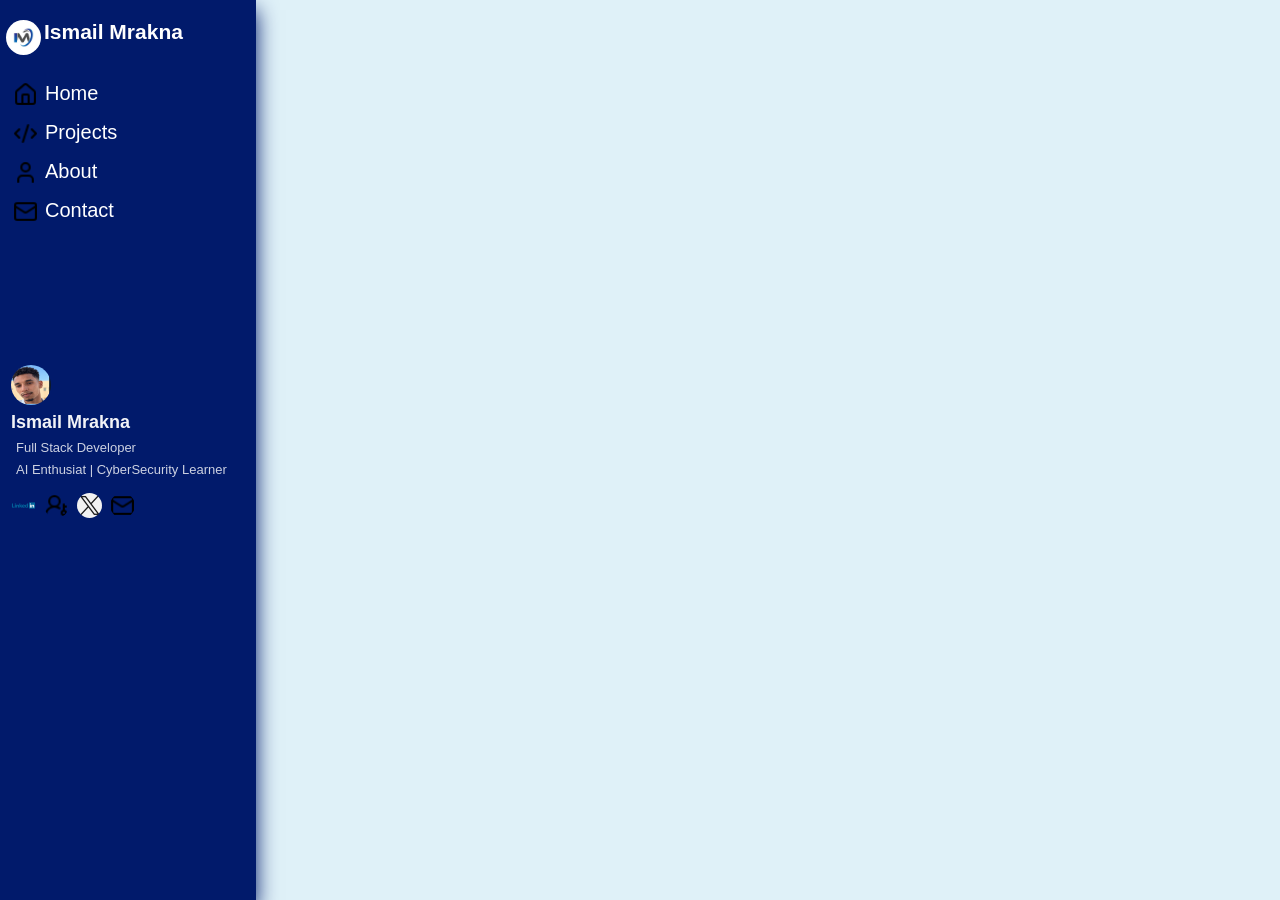
==== about.html @ 87351be1 "Add navigator to other pages" ====
<!DOCTYPE html>
<html lang="en">
    <head>
        <meta charset="UTF-8">
        <meta name="viewport" content="width=device-width , initial-scale=1.0">
        <link rel="stylesheet" href="style.css">
        <title>Ismail Mrakna - portfolio</title>
    </head>
     <body>
        <header>
            <nav class="navigator">
                <div class="nav-first">
                    <div class="nav-logo">
                        <img class="logo" src="./images/imlogo.jpg" alt="Logo of site im" width="35px" height="35px"/>
                        <h1>Ismail Mrakna</h1>
                    </div>
                    <div class="nav_bar">
                        <a href="index.html"><img class="icon-nav" src="./images/house.png" alt="icon-nav house" width="25px" height="25px"/>Home</a>
                        <a href="projects.html" ><img class="icon-nav" src="./images/code-xml.png" alt="icon-nav code projects" width="25px" height="25px"/>Projects</a>
                        <a href="about.html" ><img class="icon-nav" src="./images/user.png" alt="icon-nav person" width="25px" height="25px"/>About</a>
                        <a href="contact.html" ><img class="icon-nav" src="./images/mail.png" alt="icon-nav email" width="25px" height="25px"/>Contact</a>
                    </div>
                </div>
                <div class="nav-foot">
                    <img src="./images/profilelog.png" alt=" image profile Ismail" width="40px" height="40px">
                    <h2>Ismail Mrakna</h2>
                    <p>Full Stack Developer</p>
                    <p>AI Enthusiat | CyberSecurity Learner</p>
                    <div class="nav-link">
                        <a href="https://linkedin.com" target="_blank"><img  src="./images/logo-linkedin-bleu.png" alt="icon-link linkedin" width="25px" height="25px"/></a>
                        <a href="https://github.com" target="_blank"><img  src="./images/user-round-key.png" alt="icon-link github" width="25px" height="25px"></a>
                        <a href="ihttps://x.com" target="_blank"><img  src="./images/x-twitter-logo.png" alt="icon-link x twitter" width="25px" height="25px"/></a>
                        <a href="mraknaismail448@gmail.com" target="_blank"><img  src="./images/mail.png" alt="icon-link email" width="25px" height="25px"/></a>
                    </div>
                </div>
            </nav>
        </header>
    </body>
</html>
---- style.css ----
* {
 margin: 0;
 padding: 0;
 box-sizing: border-box;
}
body {
    background: rgb(223, 241, 248);
    font-family: sans-serif,Arial, Helvetica, sans-serif;
}
a {
    text-decoration: none;
}
/* styling navigateur */ 
.navigator{
    display: flex;
    flex-direction: column;
    justify-content: center;
    justify-content: flex-start;
    color: white;
    width: 20vw;
    height: 100vh;
    padding: 20px 6px;
    gap: 40px;
    box-shadow: 0 10px 20px rgb(1, 26, 107);
    background-color: rgb(1, 26, 107);
}
.nav-first{
    display: flex;
    flex-direction: column;
    justify-content: center;
    gap: 20px;
    margin-bottom: 30%;
}
.nav_bar{
    display: flex;
    flex-direction: column;
    justify-content: center;
}
.nav_bar a{
    font-size: 20px;
    color:white;
    padding: 7px;
    border-radius:4px ;
    display: flex;
    gap: 7px;
}
.nav_bar a:hover{
    background-color: rgb(156, 156, 250);
}
.nav_bar a:active{
    background-color: rgb(83, 83, 173);
}
.nav-logo{
    display: flex;
    gap: 3px;
    font-size: 14px;
    font-weight: 200;
}
.nav-logo img{
    border-radius: 50%;
}
.nav-foot{
    width: 100%;
    display: flex;
    margin-top: 16px;
    flex-direction: column;
    padding: 5px;
    justify-content: flex-end;
    gap: 7px;
}
.nav-foot p{
    opacity: 0.8;
    font-size: 13px;
    margin-left: 5px;
}

.nav-foot img{
    border-radius: 50%;
}
.nav-foot h2{
    opacity: 0.95;
    font-size: 18px;
}
.nav-foot .nav-link{
    margin-top: 9px;
    display: flex;
    flex-wrap: wrap;
    gap :8px;
}
.nav-foot .nav-link a img{
    width: 25px;
    height: 25px;
}
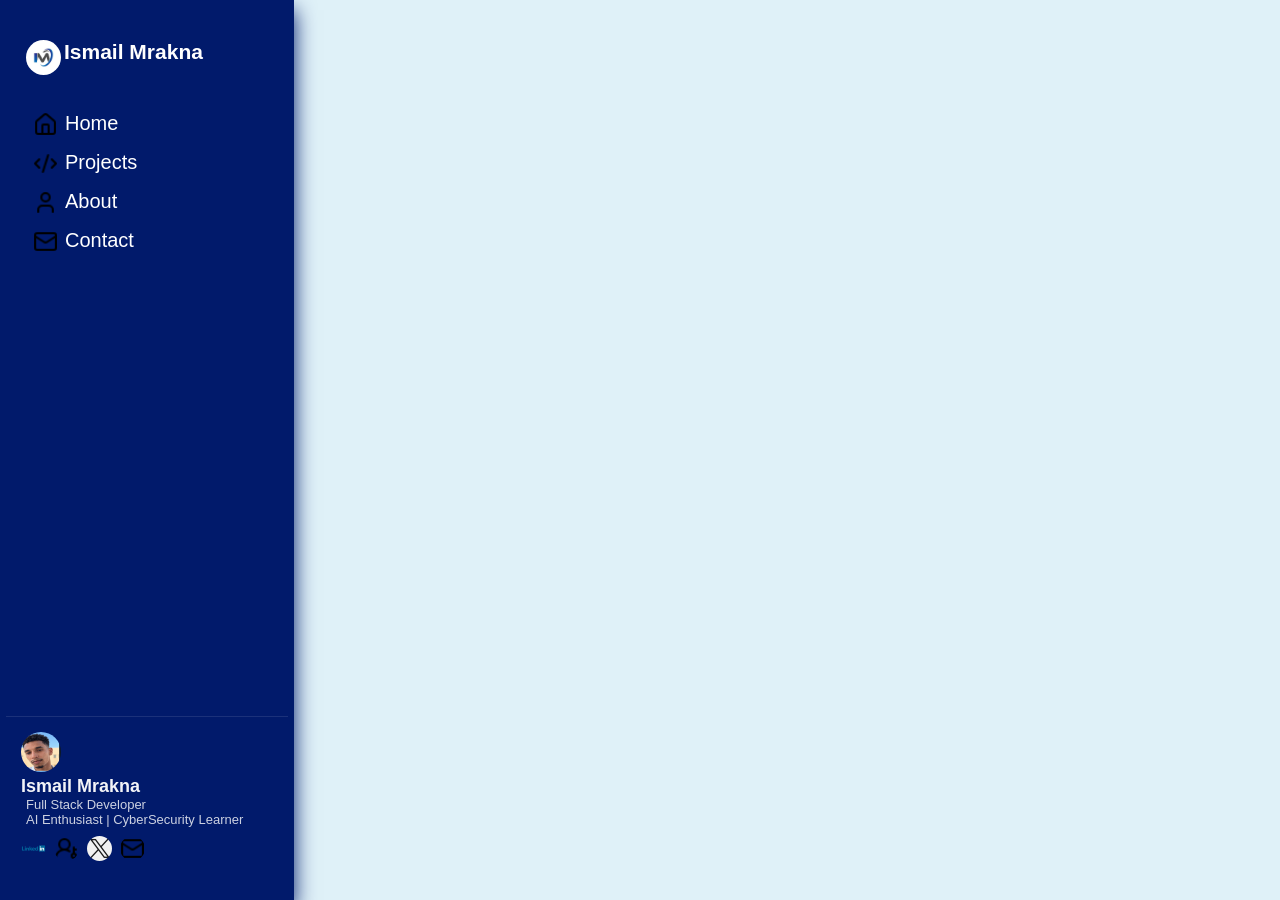
==== commit db95b364: "update some tag add tag" ====
--- a/about.html
+++ b/about.html
@@ -8,7 +8,7 @@
     </head>
      <body>
         <header>
-            <nav class="navigator">
+            <aside class="navigator">
                 <div class="nav-first">
                     <div class="nav-logo">
                         <img class="logo" src="./images/imlogo.jpg" alt="Logo of site im" width="35px" height="35px"/>
@@ -25,7 +25,7 @@
                     <img src="./images/profilelog.png" alt=" image profile Ismail" width="40px" height="40px">
                     <h2>Ismail Mrakna</h2>
                     <p>Full Stack Developer</p>
-                    <p>AI Enthusiat | CyberSecurity Learner</p>
+                    <p>AI Enthusiast | CyberSecurity Learner</p>
                     <div class="nav-link">
                         <a href="https://linkedin.com" target="_blank"><img  src="./images/logo-linkedin-bleu.png" alt="icon-link linkedin" width="25px" height="25px"/></a>
                         <a href="https://github.com" target="_blank"><img  src="./images/user-round-key.png" alt="icon-link github" width="25px" height="25px"></a>
@@ -33,7 +33,7 @@
                         <a href="mraknaismail448@gmail.com" target="_blank"><img  src="./images/mail.png" alt="icon-link email" width="25px" height="25px"/></a>
                     </div>
                 </div>
-            </nav>
+            </aside>
         </header>
     </body>
 </html> 
--- a/style.css
+++ b/style.css
@@ -4,6 +4,8 @@
  box-sizing: border-box;
 }
 body {
+    display: flex;
+    min-height: 100vh;
     background: rgb(223, 241, 248);
     font-family: sans-serif,Arial, Helvetica, sans-serif;
 }
@@ -11,27 +13,30 @@
     text-decoration: none;
 }
 /* styling navigateur */ 
+.header{
+    display: flex;
+    flex: 1;
+    min-height: 100vh;
+}
 .navigator{
-    display: flex;
-    flex-direction: column;
-    justify-content: center;
-    justify-content: flex-start;
+    
+    display: flex;
+    flex-direction: column;
     color: white;
-    width: 20vw;
-    height: 100vh;
+    width: 23vw;
+    min-height: 100%;
     padding: 20px 6px;
+    margin-right: 20px;
     gap: 40px;
     box-shadow: 0 10px 20px rgb(1, 26, 107);
     background-color: rgb(1, 26, 107);
 }
 .nav-first{
-    display: flex;
-    flex-direction: column;
-    justify-content: center;
-    gap: 20px;
-    margin-bottom: 30%;
+    flex: 1;
+    padding: 20px;
 }
 .nav_bar{
+    margin-top: 30px;
     display: flex;
     flex-direction: column;
     justify-content: center;
@@ -60,12 +65,10 @@
     border-radius: 50%;
 }
 .nav-foot{
+    border-top: 1px solid rgba(255, 255, 255, 0.1);
     width: 100%;
-    display: flex;
-    margin-top: 16px;
-    flex-direction: column;
-    padding: 5px;
-    justify-content: flex-end;
+    margin-top: auto;
+    padding: 15px;
     gap: 7px;
 }
 .nav-foot p{
@@ -91,4 +94,169 @@
     width: 25px;
     height: 25px;
 }
-
+main {
+    display: flex;
+    flex:1;
+    min-height: 100vh;
+}
+.content{
+    min-width:60vw;
+    padding:30px;
+    display: flex;
+    flex-direction: column;
+    border: 1px solid rgb(140, 195, 218);
+    border-radius: 9px;
+    margin: 20px 15px;
+}
+.presentation{
+    display: flex;
+    justify-content: center;
+    gap: 20px;
+
+    padding: 5px;
+    border-radius: 9px;
+}
+.profile-text{
+    text-shadow: 0px 1px 1px;
+    flex: 2;
+    display: flex;
+    gap: 10px;
+    flex-direction: column;
+    padding: 10px;
+}
+.profile-img img{
+    margin-right: auto;
+    width: 250px;
+    border-radius: 20%;
+    flex: 1;
+}
+.profile-text h1{
+    font-weight: 800;
+    font-size: 30px;
+}
+.profile-text h1 span{
+    color: blue;
+}
+.profile-text p {
+    margin-top: 4px;
+    margin-left: 10px;
+    font-size: 18px;
+    opacity: 0.8;
+}
+.btn-project {
+    margin-top: 16px;
+    margin-right: 10px;
+    padding: 20px;
+    color:white;
+    border:1px solid blue;
+    font-weight: 600;
+    font-size: 20px;
+    border-radius: 20px;
+    background-color: rgb(14, 96, 247);
+    cursor: pointer;
+}
+.btn-contact {
+    padding: 20px;
+    color:black;
+    font-size: 20px;
+    border:1px solid blue;
+    font-weight: 600;
+    border-radius: 20px;
+    background-color: white;
+    cursor: pointer;
+}
+.profile-career{
+    display: flex;
+    gap :19px;
+    margin: 40px 10px;
+}
+.profile-career .career{
+    font-size: 18px;
+    text-align: center;
+    border-right: 1px solid grey;
+    padding: 7px;
+    background-color: aliceblue;
+    border-radius: 7px;
+}
+.profile-career .career img{
+    width: 35px;
+    height: 35px;
+}
+.tech-stack{
+    margin-top: 10px;
+    display: flex;
+    gap: 12px;
+}
+.tech-stack .stack{
+    text-align: center;
+    border-right: 1px solid grey;
+    padding: 5px;
+    background-color: aliceblue;
+    border-radius:7px;
+    
+}
+.tech-stack .stack img{
+    width: 35px;
+    height: 35px;
+    
+}
+/* Projects */
+.projects-head h3{
+   color: rgb(0, 97, 224);
+   font-weight: 300;
+   margin-top: 20px;
+   margin-left: 20px;
+}
+.projects-head h1{
+    margin: 10px 5px;
+   font-weight: 600;
+   font-size: 50px;
+
+}
+.projects-head h1 span{
+   color: blue;
+
+}
+.projects-head p{
+    font-size: 20px;
+    color: rgb(95, 94, 94);
+    margin: 20px 20px;
+
+}
+.projects-exemples{
+    display: flex;
+    flex-wrap: wrap;
+    gap: 10px;
+}
+.article-project{
+    border: 1px solid blanchedalmond;
+    border-radius: 10px;
+    padding: 10px;
+    background-color: aliceblue;
+    text-align: center;
+}
+.article-project img{
+    width: 100%;
+    height: 150px;
+    border-radius: 7px;
+    margin-bottom: 5px;
+}
+.article-project h2{
+    font-size: 20px;
+    margin-bottom: 10px;
+}
+.article-project .tech-use{
+    display: flex;
+    gap: 10px;
+    justify-content: center;
+}
+.article-project .tech-use p{
+    padding: 10px;
+    font-size: 16px;
+    font-weight: 600;
+    border-radius: 10px;
+    background-color: rgb(245, 245, 228);
+    border: 1px solid yellow;
+}
+
+
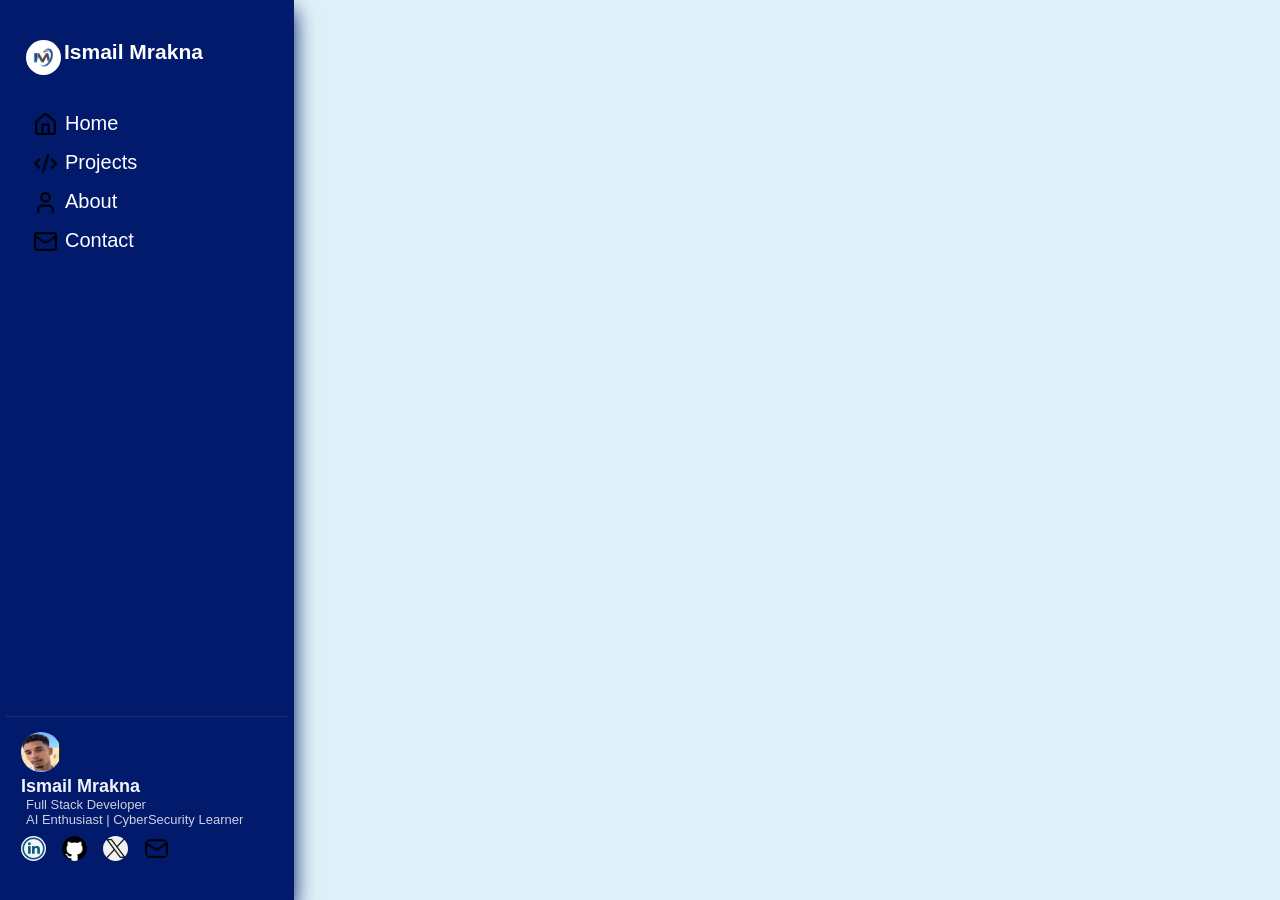
==== commit ed7bf680: "update files and add images" ====
--- a/about.html
+++ b/about.html
@@ -27,9 +27,9 @@
                     <p>Full Stack Developer</p>
                     <p>AI Enthusiast | CyberSecurity Learner</p>
                     <div class="nav-link">
-                        <a href="https://linkedin.com" target="_blank"><img  src="./images/logo-linkedin-bleu.png" alt="icon-link linkedin" width="25px" height="25px"/></a>
-                        <a href="https://github.com" target="_blank"><img  src="./images/user-round-key.png" alt="icon-link github" width="25px" height="25px"></a>
-                        <a href="ihttps://x.com" target="_blank"><img  src="./images/x-twitter-logo.png" alt="icon-link x twitter" width="25px" height="25px"/></a>
+                        <a href="https://linkedin.com/in/ismailmrakna" target="_blank"><img  src="./images/linkedinblue2.png" alt="icon-link linkedin" width="25px" height="25px"/></a>
+                        <a href="https://github.com/ismailmrakna-dev" target="_blank"><img  src="./images/githublogoo.webp" alt="icon-link github" width="25px" height="25px"></a>
+                        <a href="ihttps://x.com/ismailmrakna" target="_blank"><img  src="./images/x-twitter-logo.png" alt="icon-link x twitter" width="25px" height="25px"/></a>
                         <a href="mraknaismail448@gmail.com" target="_blank"><img  src="./images/mail.png" alt="icon-link email" width="25px" height="25px"/></a>
                     </div>
                 </div>
--- a/style.css
+++ b/style.css
@@ -88,7 +88,7 @@
     margin-top: 9px;
     display: flex;
     flex-wrap: wrap;
-    gap :8px;
+    gap :16px;
 }
 .nav-foot .nav-link a img{
     width: 25px;
@@ -255,8 +255,95 @@
     font-size: 16px;
     font-weight: 600;
     border-radius: 10px;
-    background-color: rgb(245, 245, 228);
-    border: 1px solid yellow;
-}
-
-
+    color: rgb(8, 101, 189);
+    background-color: rgb(184, 242, 250);
+    border: 1px solid rgb(17, 218, 233);
+}
+/*-- contact page -- */
+/*1.formulaire */
+
+.content.contact{
+    display: flex;
+    flex-direction: row;
+    gap: 20px;
+    padding: 10px;
+}
+.send-message{
+    background: url("./images/pcback.jpg");
+    color: rgb(94, 225, 235);
+    border: 1px solid skyblue;
+    padding: 30px;
+    box-shadow: 0 0 4px blue;
+    margin: auto 20px;
+    border-radius: 9px;
+}
+.formulaire{
+    width: 20vw;
+    display: flex;
+    flex-direction: column;
+    justify-content: center;
+    gap: 15px;
+    align-items: center;
+}
+.formulaire input,textarea, select , button{
+    border-radius: 9px;
+    padding: 5px;
+    background-color: rgb(248, 248, 232);
+    width: 100%;
+}
+.formulaire button{
+    color: aliceblue;
+    font-weight: 600;
+    background-color: rgb(28, 128, 241);
+}
+.formulaire h2{
+    font-size: 20px;
+    font-weight: 600;
+    color: rgb(0, 140, 255);
+}
+/*2. contact reseaux */
+.reseaux-social{
+    margin-left: 10px;
+}
+.reseaux-social h3{
+    color: blue;
+    font-size: 11px;
+    font-weight: 800;
+    margin-left: 15px;
+    margin-top: 15px;
+    margin-bottom: 10px;
+}
+.reseaux-social h1{
+    font-weight: 800;
+}
+.reseaux-social h1 span{
+    color: blue;
+    font-size: 40px;
+}
+.reseaux-social p {
+    margin: 20px;
+    color: gray;
+    font-size: 20px;
+}
+.contact-me{
+    display: flex;
+    gap: 10px;
+    align-items: center;
+    border-bottom:1px solid skyblue;
+}
+.contact-me h3{
+    font-size: 15px;
+}
+.contact-me p{
+    font-size: 18px;
+}
+.contact-me img{
+    background-color:rgb(191, 230, 248);
+    border-radius: 20px;
+    
+}
+.reseaux-link{
+    margin: 20px 20px;
+    display: flex;
+    gap: 20px;
+}
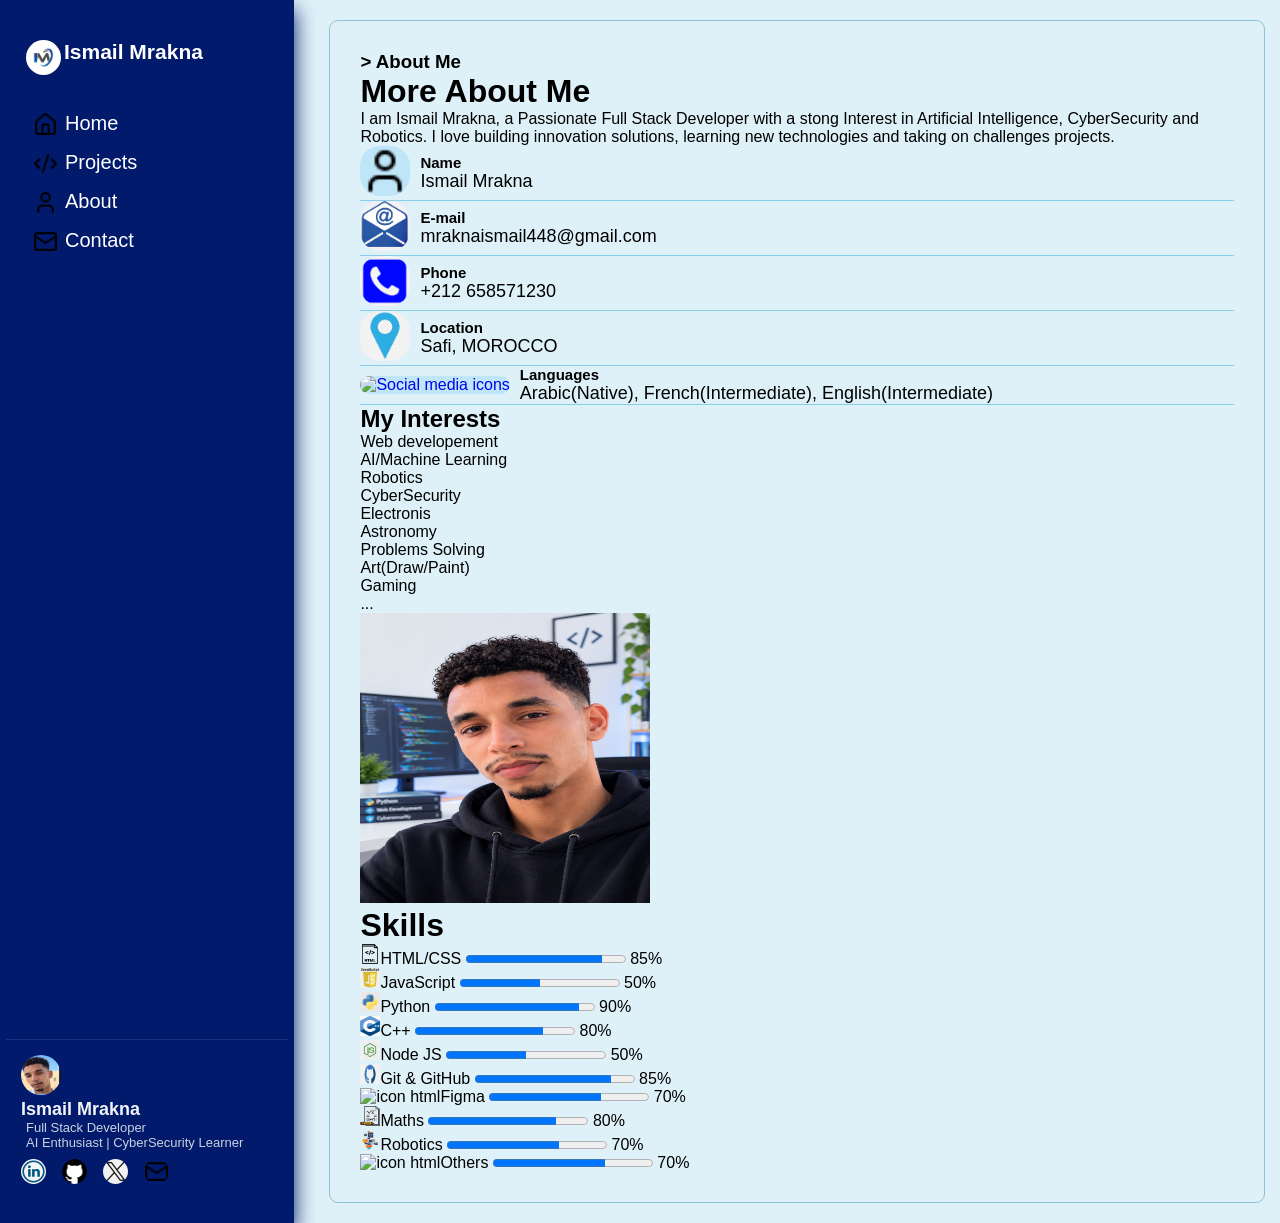
==== commit cedd9c33: "add content to about page and styling" ====
--- a/about.html
+++ b/about.html
@@ -17,7 +17,7 @@
                     <div class="nav_bar">
                         <a href="index.html"><img class="icon-nav" src="./images/house.png" alt="icon-nav house" width="25px" height="25px"/>Home</a>
                         <a href="projects.html" ><img class="icon-nav" src="./images/code-xml.png" alt="icon-nav code projects" width="25px" height="25px"/>Projects</a>
-                        <a href="about.html" ><img class="icon-nav" src="./images/user.png" alt="icon-nav person" width="25px" height="25px"/>About</a>
+                        <a href="about.html" class="active"><img class="icon-nav" src="./images/user.png" alt="icon-nav person" width="25px" height="25px"/>About</a>
                         <a href="contact.html" ><img class="icon-nav" src="./images/mail.png" alt="icon-nav email" width="25px" height="25px"/>Contact</a>
                     </div>
                 </div>
@@ -35,5 +35,128 @@
                 </div>
             </aside>
         </header>
+        <main>
+            <div class="content about">
+                <div class="about-me">
+                    <h3>> About Me</h3>
+                    <h1>More About <span>Me</span></h1>
+                    <p>I am Ismail Mrakna, a Passionate Full Stack Developer
+                        with a stong Interest in Artificial Intelligence, CyberSecurity
+                        and Robotics. I love building innovation solutions, learning new technologies
+                        and taking on challenges projects.
+                    </p>
+                    <div class="contact-me">
+                        <a  href="#" target="_blank"><img  src="images/user.png" alt="Social media icons" width="50" height="50"></a>
+                        <div>
+                            <h3>Name</h3>
+                            <p>Ismail Mrakna</p>
+                        </div>
+                    </div> 
+                    <div class="contact-me">
+                        <a  href="mraknaismail448@gmail.com" target="_blank"><img  src="images/mail2b.webp" alt="Social media icons" width="50" height="50"></a>
+                        <div>
+                            <h3>E-mail</h3>
+                            <p>mraknaismail448@gmail.com</p>
+                        </div>
+                            
+                    </div>      
+                    <div class="contact-me">
+                        <a  href="+212 658571230" target="_blank"><img src="images/phoneblue.png" alt="Social media icons" width="50" height="50"></a>
+                        <div>
+                            <h3>Phone</h3>
+                            <p>+212 658571230</p>
+                        </div>
+                    </div>  
+                    <div class="contact-me">
+                        <a  href="#" target="_blank"><img  src="images/locationblue.webp" alt="Social media icons" width="50" height="50"></a>
+                        <div>
+                            <h3>Location</h3>
+                            <p>Safi, MOROCCO</p>
+                        </div>
+                    </div> 
+                    <div class="contact-me">
+                        <a  href="#" target="_blank"><img  src="images/languages.png" alt="Social media icons" width="50" height="50"></a>
+                        <div>
+                            <h3>Languages</h3>
+                            <p>Arabic(Native), French(Intermediate), English(Intermediate)</p>
+                        </div>
+                    </div> 
+                    <h2>My Interests</h2>
+                    <div class="interest">
+                        <p>Web developement</p>
+                        <p>AI/Machine Learning</p>
+                        <p>Robotics</p>
+                        <p>CyberSecurity</p>
+                        <p>Electronis</p>
+                        <p>Astronomy</p>
+                        <p>Problems Solving</p>
+                        <p>Art(Draw/Paint)</p>
+                        <p>Gaming</p>
+                        <p>...</p>
+                    </div>
+
+                </div>
+                <div class="about-skill">
+                    <img src="./images/profilelight.png" alt="profile ismailmrakna" width="290px" height="290px">
+                    <div class="about-skills">
+                        <h1>Skills</h1>
+                        <div class="skills">
+                            <div class="skill">
+                                <label for="html"><img src="./images/html.png" alt="icon html" width="20px" height="20px">HTML/CSS</label>
+                                <progress  id="html" value="85" max="100"></progress>
+                                <span>85%</span>
+                            </div>
+                            <div class="skill">
+                                <label for="js"><img src="./images/javascriptlogo.jpg" alt="icon html" width="20px" height="20px">JavaScript</label>
+                                <progress id="js" value="50" max="100"></progress>
+                                <span>50%</span>
+                            </div>
+                            <div class="skill">
+                                <label for="py"><img src="./images/Python-logo.webp" alt="icon html" width="20px" height="20px">Python</label>
+                                <progress id="py" value="90" max="100"></progress>
+                                <span>90%</span>
+                            </div>
+                            <div class="skill">
+                                <label for="cpp"><img src="./images/cpp.png" alt="icon html" width="20px" height="20px">C++</label>
+                                <progress id="cpp" value="80" max="100"></progress>
+                                <span>80%</span>
+                            </div>
+                            <div class="skill">
+                                <label for="node"><img src="./images/nodejslogo.jpg" alt="icon html" width="20px" height="20px">Node JS</label>
+                                <progress id="node" value="50" max="100"></progress>
+                                <span>50%</span>
+                            </div>
+                            <div class="skill">
+                                <label for="github"><img src="./images/githubblue2.png" alt="icon html" width="20px" height="20px">Git & GitHub</label>
+                                <progress id="github" value="85" max="100"></progress>
+                                <span>85%</span>
+                            </div>
+                            <div class="skill">
+                                <label for="figma"><img src="./images/figma.avif" alt="icon html" width="20px" height="20px">Figma</label>
+                                <progress id="figma" value="70" max="100"></progress>
+                                <span>70%</span>
+                            </div>
+                            <div class="skill">
+                                <label for="maths"><img src="./images/maths.png" alt="icon html" width="20px" height="20px">Maths</label>
+                                <progress id="maths" value="80" max="100"></progress>
+                                <span>80%</span>
+                            </div>
+                            <div class="skill">
+                                <label for="robotics"><img src="./images/robotics.png" alt="icon html" width="20px" height="20px">Robotics</label>
+                                <progress id="robotics" value="70" max="100"></progress>
+                                <span>70%</span>
+                            </div>
+                            <div class="skill">
+                                <label for="other"><img src="./images/others.png" alt="icon html" width="20px" height="20px">Others</label>
+                                <progress id="other" value="70" max="100"></progress>
+                                <span>70%</span>
+                            </div>
+                        </div>
+                    </div>
+
+                </div>
+            </div>
+            
+        </main>
     </body>
 </html> 
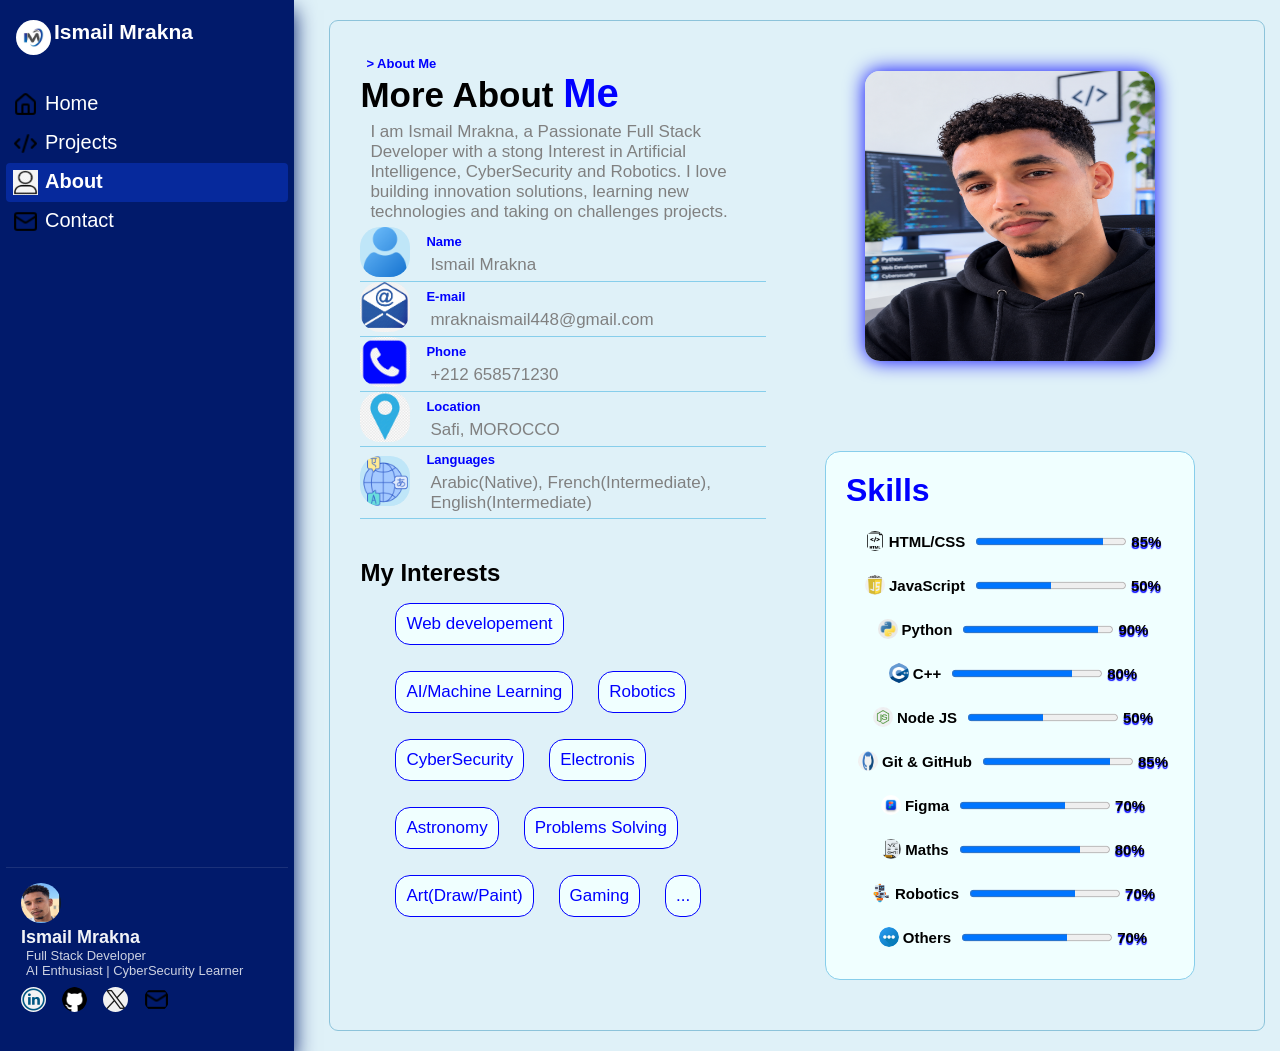
==== commit 90349be7: "update modify" ====
--- a/about.html
+++ b/about.html
@@ -17,7 +17,7 @@
                     <div class="nav_bar">
                         <a href="index.html"><img class="icon-nav" src="./images/house.png" alt="icon-nav house" width="25px" height="25px"/>Home</a>
                         <a href="projects.html" ><img class="icon-nav" src="./images/code-xml.png" alt="icon-nav code projects" width="25px" height="25px"/>Projects</a>
-                        <a href="about.html" class="active"><img class="icon-nav" src="./images/user.png" alt="icon-nav person" width="25px" height="25px"/>About</a>
+                        <a href="about.html" class="active"><img class="icon-nav" src="./images/userh.jpg" alt="icon-nav person" width="25px" height="25px"/>About</a>
                         <a href="contact.html" ><img class="icon-nav" src="./images/mail.png" alt="icon-nav email" width="25px" height="25px"/>Contact</a>
                     </div>
                 </div>
--- a/style.css
+++ b/style.css
@@ -12,6 +12,10 @@
 a {
     text-decoration: none;
 }
+span{
+    text-shadow: 0 2px 1px blue;
+}
+
 /* styling navigateur */ 
 .header{
     display: flex;
@@ -33,7 +37,6 @@
 }
 .nav-first{
     flex: 1;
-    padding: 20px;
 }
 .nav_bar{
     margin-top: 30px;
@@ -42,6 +45,8 @@
     justify-content: center;
 }
 .nav_bar a{
+    margin: 0 0;
+    width: 100%;
     font-size: 20px;
     color:white;
     padding: 7px;
@@ -50,12 +55,20 @@
     gap: 7px;
 }
 .nav_bar a:hover{
-    background-color: rgb(156, 156, 250);
-}
-.nav_bar a:active{
-    background-color: rgb(83, 83, 173);
+    width: 100%;
+    background-color:  rgb(9, 56, 211);
+}
+.nav_bar a.active{
+    width: 100%;
+    font-weight: 600;
+    background-color:  rgb(6, 41, 156);
+}
+.nav_bar a.active:hover{
+    width: 100%;
+    background-color: rgb(14, 52, 179);
 }
 .nav-logo{
+    margin-left: 10px;
     display: flex;
     gap: 3px;
     font-size: 14px;
@@ -128,6 +141,7 @@
     margin-right: auto;
     width: 250px;
     border-radius: 20%;
+    box-shadow: 0 0 30px blue;
     flex: 1;
 }
 .profile-text h1{
@@ -144,6 +158,7 @@
     opacity: 0.8;
 }
 .btn-project {
+    width: 60%;
     margin-top: 16px;
     margin-right: 10px;
     padding: 20px;
@@ -157,6 +172,8 @@
 }
 .btn-contact {
     padding: 20px;
+    width: 35%;
+    margin-top: 16px;
     color:black;
     font-size: 20px;
     border:1px solid blue;
@@ -346,4 +363,96 @@
     margin: 20px 20px;
     display: flex;
     gap: 20px;
+}
+/* About */
+.content.about{
+    display: flex;
+    flex-direction: row;
+    gap: 20px;
+}
+.about-me h3{
+    margin-top: 5px;
+    margin-left: 6px;
+    color: blue;
+    font-size: 13px;
+    font-weight: 600;
+}
+.about-me h1{
+    font-size: 35px;
+    font-weight: 800;
+}
+.about-me h1 span{
+    text-shadow: none;
+    font-size: 40px;
+    font-weight: 800;
+    color: blue;
+}
+.about-me p{
+    color: gray;
+    font-size: 17px;
+    margin-left: 10px;
+    margin-top: 6px;
+    margin-bottom: 5px;
+}
+.about-me h2{
+    margin-top: 40px;
+}
+.about-me .interest{
+    padding: 10px;
+    margin-left: 15px;
+    display: flex;
+    flex-wrap: wrap;
+    gap: 15px;
+}
+.about-me .interest p{
+    color: blue;
+    background-color: azure;
+    border: 1.5px solid blue;
+    border-radius: 15px;
+    padding: 10px;
+}
+.about-skill{
+    min-width: 35vw;
+    padding: 20px;
+    display: flex;
+    flex-direction: column;
+    justify-content: center;
+    align-items: center;
+    gap: 20px;
+}
+.about-skill img{
+    border-radius: 15px;
+    box-shadow: 0 0 20px blue;
+}
+.about-skills {
+    border: 1px solid skyblue;
+    background-color: azure;
+    padding: 20px;
+    margin-top: 70px;
+    border-radius: 15px;
+}
+.about-skills img{
+    box-shadow: none;
+}
+.about-skills h1{
+    color: blue;
+    margin-bottom: 10px;
+}
+.about-skills .skill{
+    padding: 6px;
+    display: flex;
+    justify-content: center;
+    align-items: center;
+    gap: 5px;
+    font-size: 15px;
+    font-weight: 600;
+}
+.about-skills label{
+    padding: 6px;
+    display: flex;
+    justify-content: center;
+    align-items: center;
+    gap: 4px;
+    font-size: 15px;
+    font-weight: 600;
 }
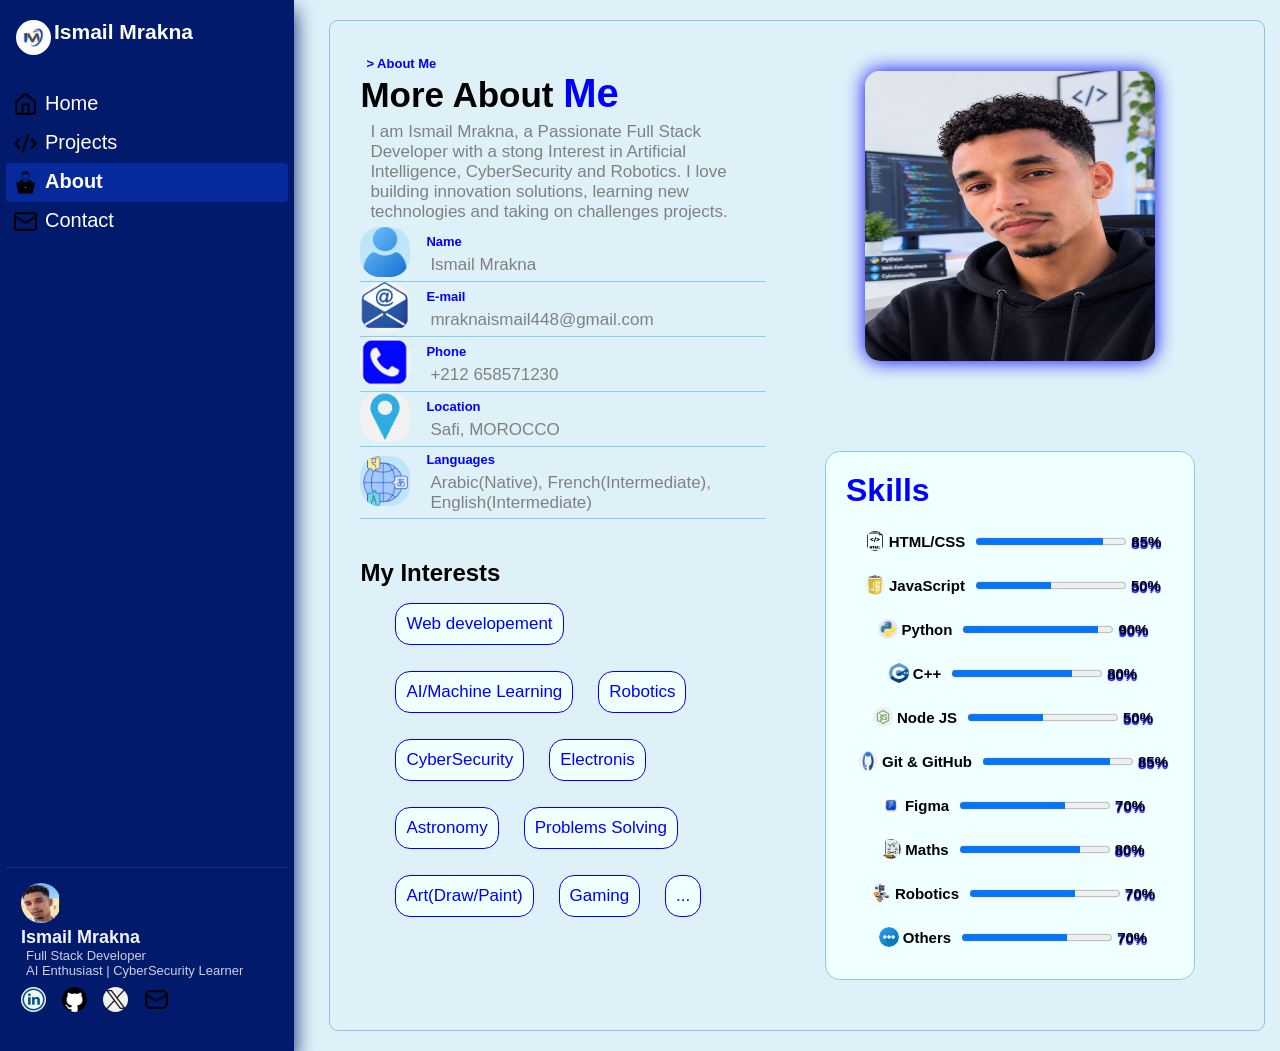
==== commit 22466be3: "update about icon" ====
--- a/about.html
+++ b/about.html
@@ -17,7 +17,7 @@
                     <div class="nav_bar">
                         <a href="index.html"><img class="icon-nav" src="./images/house.png" alt="icon-nav house" width="25px" height="25px"/>Home</a>
                         <a href="projects.html" ><img class="icon-nav" src="./images/code-xml.png" alt="icon-nav code projects" width="25px" height="25px"/>Projects</a>
-                        <a href="about.html" class="active"><img class="icon-nav" src="./images/userh.jpg" alt="icon-nav person" width="25px" height="25px"/>About</a>
+                        <a href="about.html" class="active"><img class="icon-nav" src="./images/userh.png" alt="icon-nav person" width="25px" height="25px"/>About</a>
                         <a href="contact.html" ><img class="icon-nav" src="./images/mail.png" alt="icon-nav email" width="25px" height="25px"/>Contact</a>
                     </div>
                 </div>
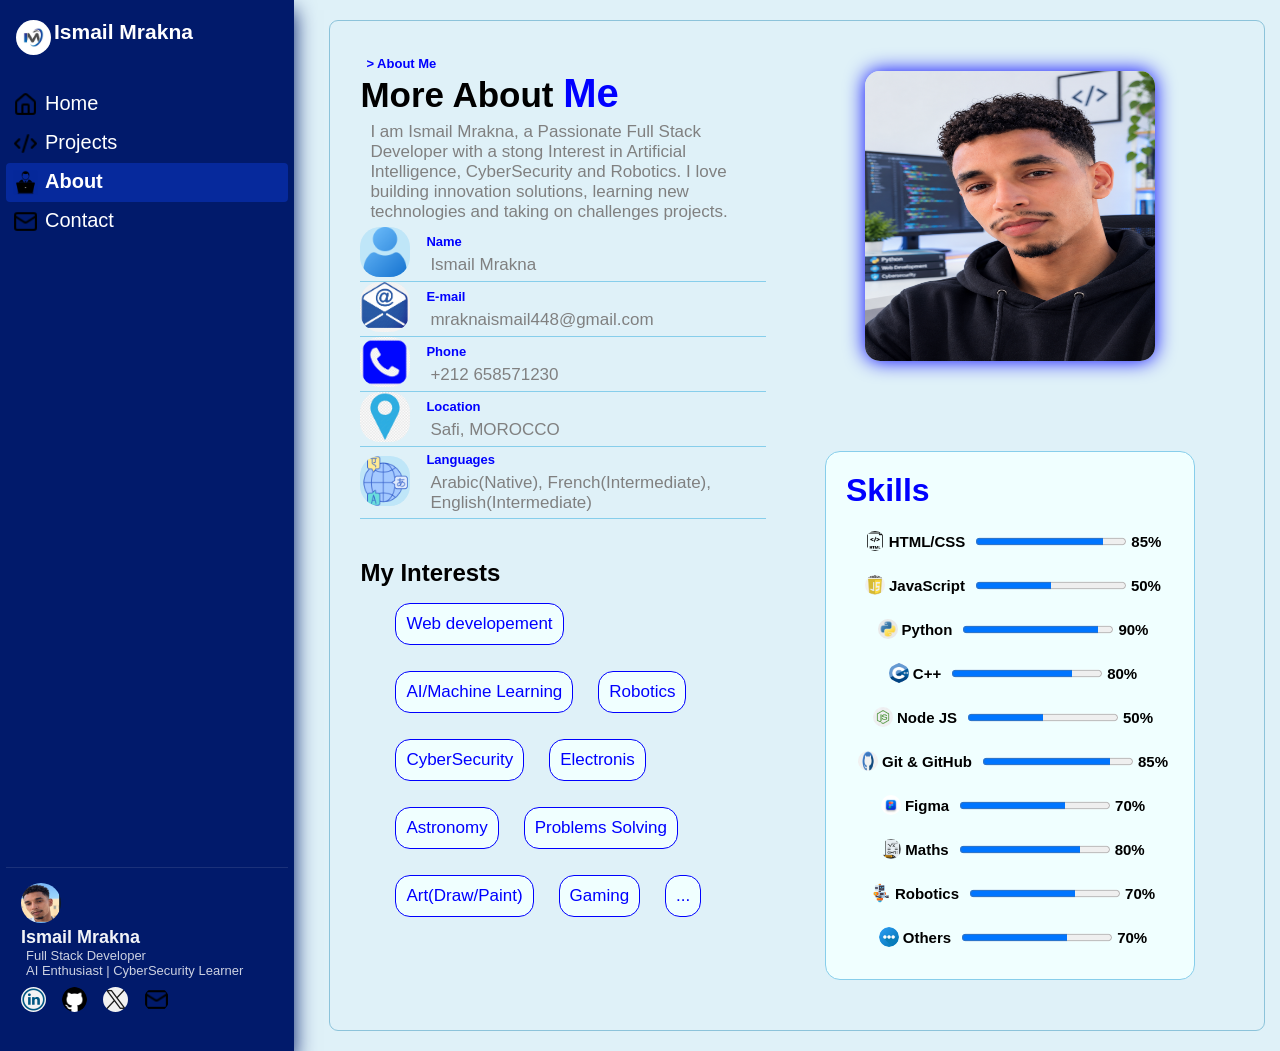
==== commit caee082c: "update some links no working" ====
--- a/about.html
+++ b/about.html
@@ -29,7 +29,7 @@
                     <div class="nav-link">
                         <a href="https://linkedin.com/in/ismailmrakna" target="_blank"><img  src="./images/linkedinblue2.png" alt="icon-link linkedin" width="25px" height="25px"/></a>
                         <a href="https://github.com/ismailmrakna-dev" target="_blank"><img  src="./images/githublogoo.webp" alt="icon-link github" width="25px" height="25px"></a>
-                        <a href="ihttps://x.com/ismailmrakna" target="_blank"><img  src="./images/x-twitter-logo.png" alt="icon-link x twitter" width="25px" height="25px"/></a>
+                        <a href="https://x.com/ismailmrakna" target="_blank"><img  src="./images/x-twitter-logo.png" alt="icon-link x twitter" width="25px" height="25px"/></a>
                         <a href="mraknaismail448@gmail.com" target="_blank"><img  src="./images/mail.png" alt="icon-link email" width="25px" height="25px"/></a>
                     </div>
                 </div>
--- a/style.css
+++ b/style.css
@@ -447,6 +447,9 @@
     font-size: 15px;
     font-weight: 600;
 }
+.about-skills .skill span{
+    text-shadow: none;
+}
 .about-skills label{
     padding: 6px;
     display: flex;
